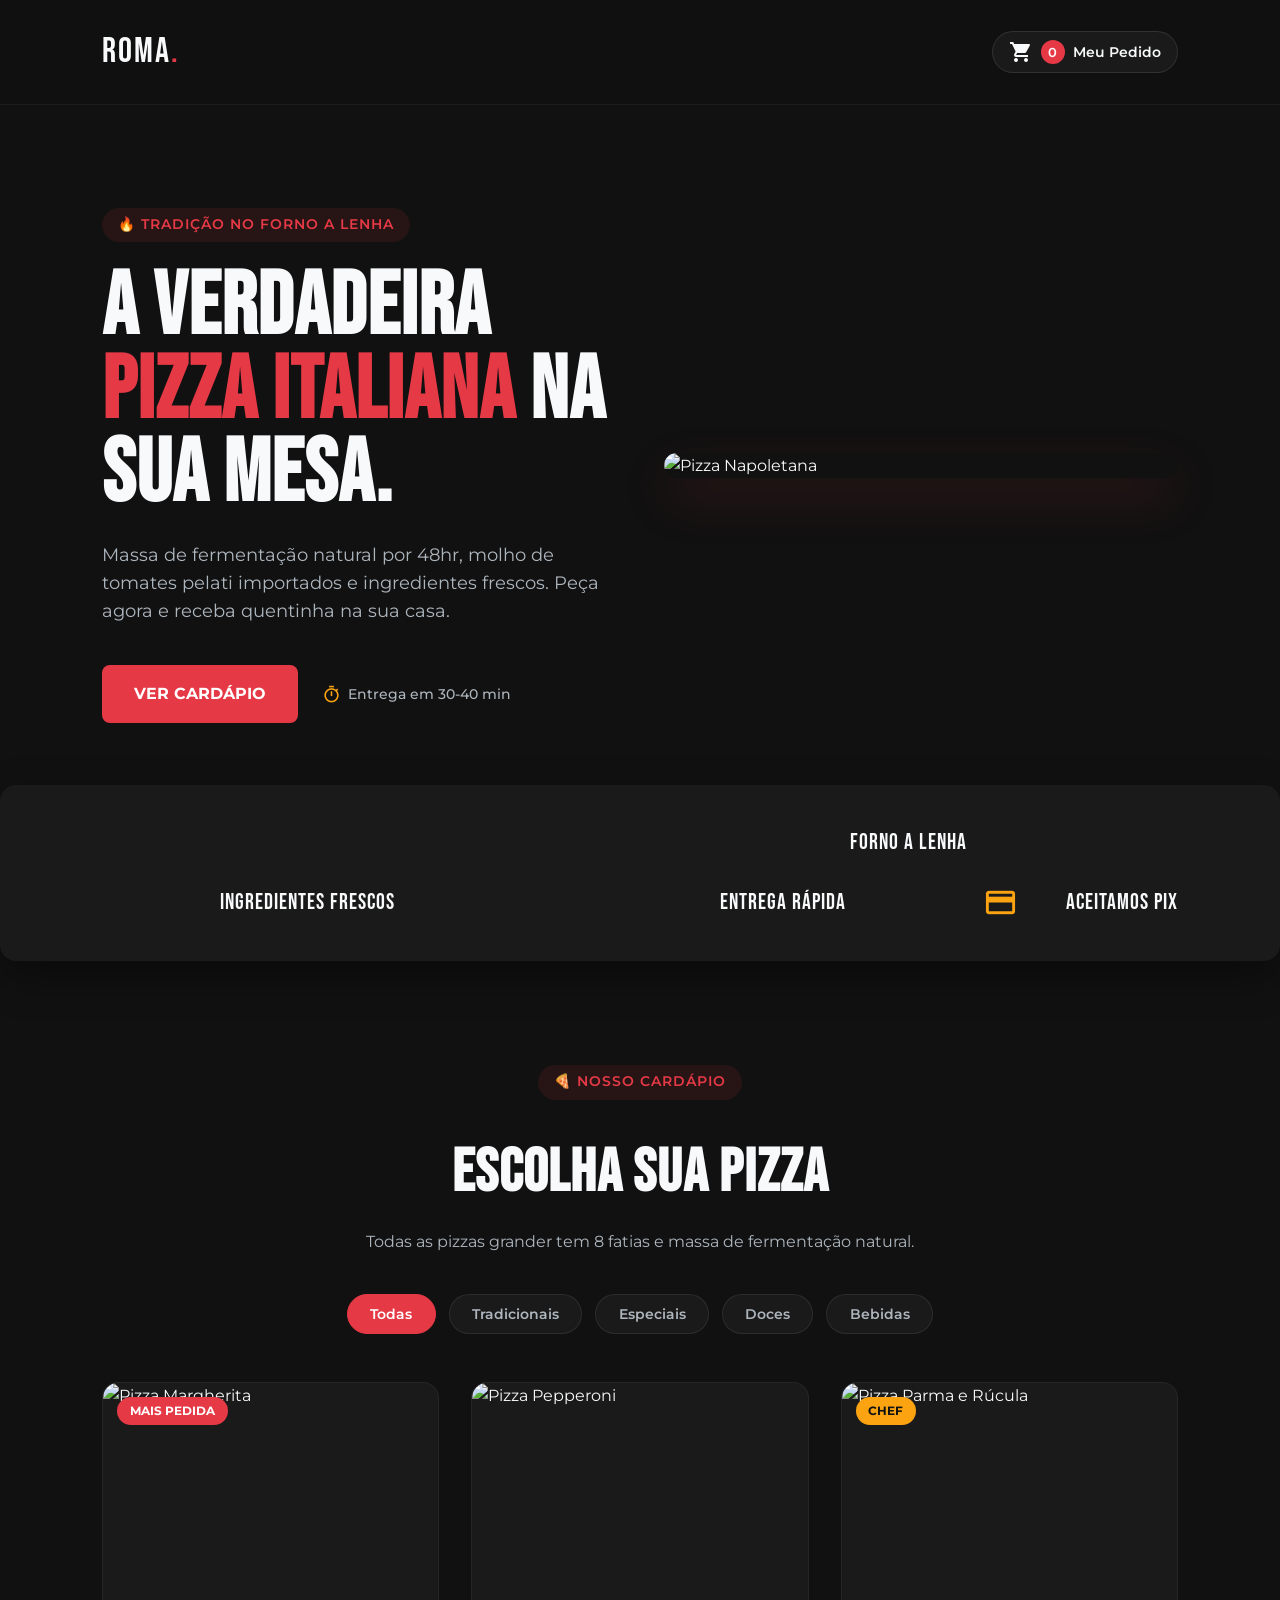
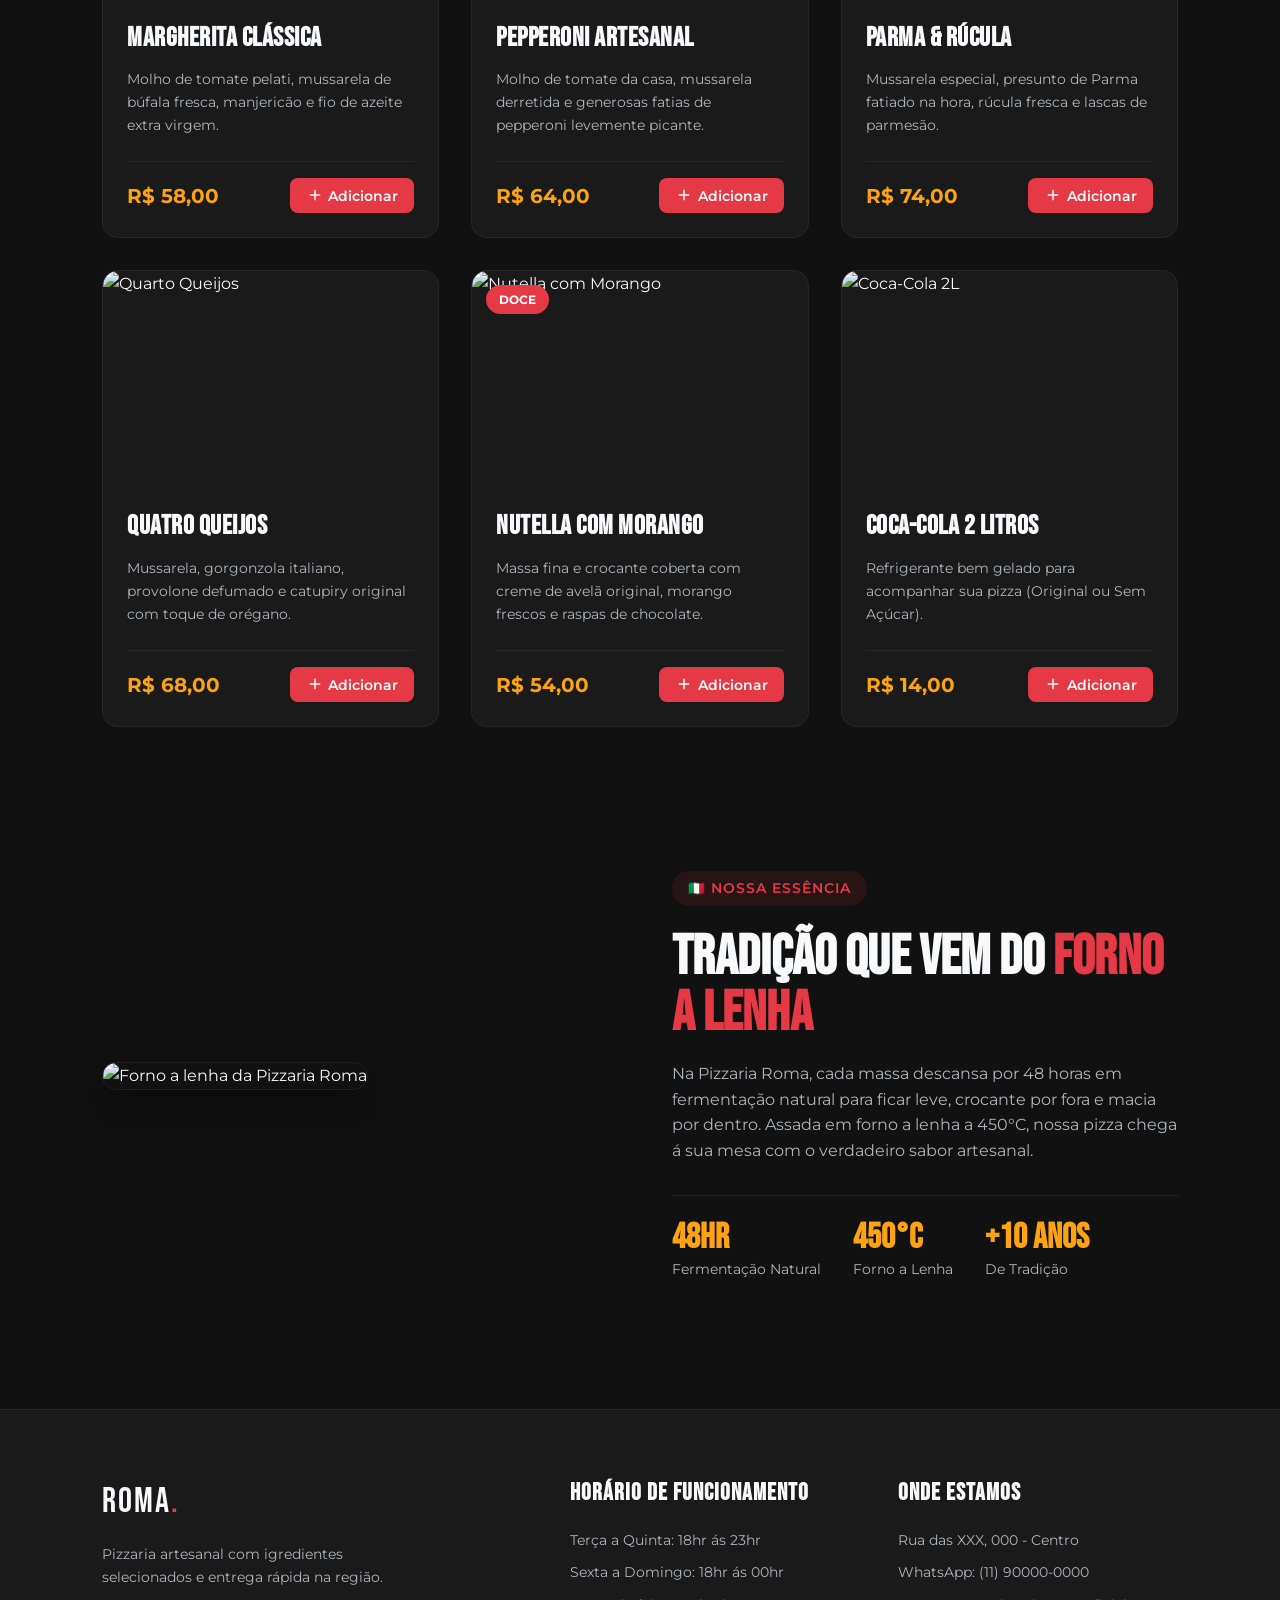
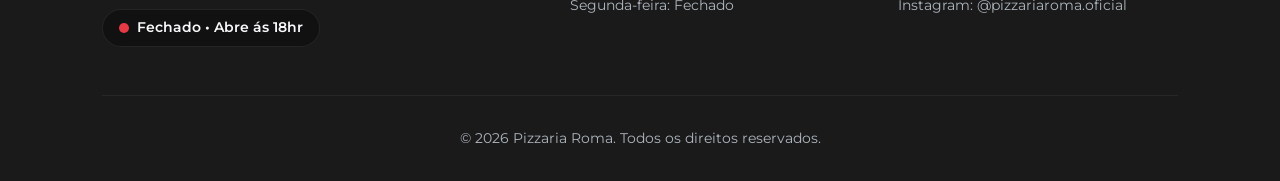
==== index.html @ 31422c6e "Site pizzaria finalizado no pc e meio no celular" ====
<!DOCTYPE html>
<html lang="pt-BR">
<head>
    <meta charset="UTF-8">
    <meta name="viewport" content="width=device-width, initial-scale=1.0">
    <title>Pizzaria Roma</title>

    <link rel="preconnect" href="https://fonts.googleapis.com">
    <link rel="preconnect" href="https://fonts.gstatic.com" crossorigin>
    <link href="https://fonts.googleapis.com/css2?family=Bebas+Neue&family=Montserrat:wght@400;500;600;700&display=swap" rel="stylesheet">

    <link href="https://fonts.googleapis.com/icon?family=Material+Icons" rel="stylesheet">

    <link rel="stylesheet" href="style.css">

</head>
<body>

    <header class="navbar">

        <div class="logo">Roma<span>.</span></div>

        <button class="cart-btn" id="open-cart">

            <span class="material-icons">shopping_cart</span>
            <span class="cart-count">0</span>
            <span class="cart-text">Meu Pedido</span>

        </button>

    </header>
    
    <section class="hero">

        <div class="hero-content">

            <span class="badge">🔥 Tradição no Forno a Lenha</span>
            <h1>A verdadeira <span>Pizza Italiana</span> na sua mesa.</h1>
            <p>Massa de fermentação natural por 48hr, molho de tomates pelati importados e ingredientes frescos. Peça agora e receba quentinha na sua casa.</p>

            <div class="hero-actions">

                <a href="#cardapio" class="btn-primary">Ver Cardápio</a>
                <span class="delivery-time">

                    <span class="material-icons">timer</span> Entrega em 30-40 min

                </span>

            </div>

        </div>

        <div class="hero-image">

            <img src="https://images.unsplash.com/photo-1513104890138-7c749659a591?q=80&w=800&auto=format&fit=crop" alt="Pizza Napoletana" class="pizza-img">

        </div>

    </section>

    <section class="features">

        <div class="feature-item">

            <span class="material-icons">local_fire_department</span>
            <p>Forno a Lenha</p>

        </div>

        <div class="feature-item">

            <span class="material-icons">eco</span>
            <p>Ingredientes Frescos</p>

        </div>

        <div class="feature-item">

            <span class="material-icons">moped</span>
            <p>Entrega Rápida</p>

        </div>

        <div class="feature-item">

            <span class="material-icons">payments</span>
            <p>Aceitamos Pix</p>

        </div>

    </section>

    <section id="cardapio" class="menu-section">

        <div class="menu-header">

            <span class="badge">🍕 Nosso Cardápio</span>
            <h2>Escolha sua <span>Pizza</span></h2>
            <p>Todas as pizzas grander tem 8 fatias e massa de fermentação natural.</p>

        </div>

        <div class="menu-filters">

            <button class="filter-btn active" data-filter="all">Todas</button>
            <button class="filter-btn" data-filter="tradicionais">Tradicionais</button>
            <button class="filter-btn" data-filter="especiais">Especiais</button>
            <button class="filter-btn" data-filter="doces">Doces</button>
            <button class="filter-btn" data-filter="bebidas">Bebidas</button>

        </div>

        <div class="menu-grid">

            <div class="menu-card" data-category="tradicionais">

                <span class="card-badge">Mais Pedida</span>
                <img src="https://images.unsplash.com/photo-1574071318508-1cdbab80d002?q=80&w=600&auto=format&fit=crop" alt="Pizza Margherita">
                <div class="card-info">

                    <h3>Margherita Clássica</h3>
                    <p>Molho de tomate pelati, mussarela de búfala fresca, manjericão e fio de azeite extra virgem.</p>
                    <div class="card-footer">

                        <span class="price">R$ 58,00</span>
                        <button class="add-btn" data-name="Margherita Clássica" data-price="58.00">

                            <span class="material-icons">add</span> Adicionar

                        </button>

                    </div>

                </div>

            </div>

            <div class="menu-card" data-category="tradicionais">

                <img src="https://images.unsplash.com/photo-1628840042765-356cda07504e?q=80&w=600&auto=format&fit=crop" alt="Pizza Pepperoni">
                <div class="card-info">

                    <h3>Pepperoni Artesanal</h3>
                    <p>Molho de tomate da casa, mussarela derretida e generosas fatias de pepperoni levemente picante.</p>
                    <div class="card-footer">

                        <span class="price">R$ 64,00</span>
                        <button class="add-btn" data-name="Pepperoni Artesanal" data-price="64.00">

                            <span class="material-icons">add</span> Adicionar

                        </button>

                    </div>

                </div>

            </div>

            <div class="menu-card" data-category="especiais">

                <span class="card-badge yellow">Chef</span>
                <img src="https://images.unsplash.com/photo-1565299624946-b28f40a0ae38?q=80&w=600&auto=format&fit=crop" alt="Pizza Parma e Rúcula">
                <div class="card-info">

                    <h3>Parma & Rúcula</h3>
                    <p>Mussarela especial, presunto de Parma fatiado na hora, rúcula fresca e lascas de parmesão.</p>
                    <div class="card-footer">

                        <span class="price">R$ 74,00</span>
                        <button class="add-btn" data-name="Parma & Rúcula" data-price="74.00">

                            <span class="material-icons">add</span> Adicionar

                        </button>

                    </div>

                </div>

            </div>

            <div class="menu-card" data-category="especiais">

                <img src="https://images.unsplash.com/photo-1595854341625-f33ee10dbf94?q=80&w=600&auto=format&fit=crop" alt="Quarto Queijos">
                <div class="card-info">

                    <h3>Quatro Queijos</h3>
                    <p>Mussarela, gorgonzola italiano, provolone defumado e catupiry original com toque de orégano.</p>
                    <div class="card-footer">

                        <span class="price">R$ 68,00</span>
                        <button class="add-btn" data-name="Quatro Queijos" data-price="68.00">

                            <span class="material-icons">add</span> Adicionar

                        </button>

                    </div>

                </div>

            </div>

            <div class="menu-card" data-category="doces">

                <span class="card-badge">Doce</span>
                <img src="https://images.unsplash.com/photo-1590947132387-155cc02f3212?q=80&w=600&auto=format&fit=crop" alt="Nutella com Morango">
                <div class="card-info">

                    <h3>Nutella com Morango</h3>
                    <p>Massa fina e crocante coberta com creme de avelã original, morango frescos e raspas de chocolate.</p>
                    <div class="card-footer">

                        <span class="price">R$ 54,00</span>
                        <button class="add-btn" data-name="Nutella com Morango" data-price="54.00">

                            <span class="material-icons">add</span> Adicionar

                        </button>

                    </div>

                </div>

            </div>

            <div class="menu-card" data-category="bebidas">

                <img src="https://images.unsplash.com/photo-1622483767028-3f66f32aef97?q=80&w=600&auto=format&fit=crop" alt="Coca-Cola 2L">
                <div class="card-info">

                    <h3>Coca-Cola 2 Litros</h3>
                    <p>Refrigerante bem gelado para acompanhar sua pizza (Original ou Sem Açúcar).</p>
                    <div class="card-footer">

                        <span class="price">R$ 14,00</span>
                        <button class="add-btn" data-name="Coca-Cola 2L" data-price="14.00">

                            <span class="material-icons">add</span> Adicionar

                        </button>

                    </div>

                </div>

            </div>

        </div>

    </section>

    <section class="about-section" id="historia">

        <div class="about-image">

            <img src="https://images.unsplash.com/photo-1555396273-367ea4eb4db5?q=80&w=800&auto=format&fit=crop" alt="Forno a lenha da Pizzaria Roma">

        </div>

        <div class="about-content">

            <span class="badge">🇮🇹 Nossa Essência</span>
            <h2>Tradição que vem do <span>Forno a Lenha</span></h2>
            <p>Na Pizzaria Roma, cada massa descansa por 48 horas em fermentação natural para ficar leve, crocante por fora e macia por dentro. Assada em forno a lenha a 450°C, nossa pizza chega á sua mesa com o verdadeiro sabor artesanal.</p>

            <div class="about-stats">

                <div class="stat-box">

                    <strong>48hr</strong>
                    <span>Fermentação Natural</span>

                </div>

                <div class="stat-box">

                    <strong>450°C</strong>
                    <span>Forno a Lenha</span>

                </div>

                <div class="stat-box">

                    <strong>+10 anos</strong>
                    <span>De Tradição</span>

                </div>

            </div>

        </div>

    </section>

    <footer class="footer">

        <div class="footer-grid">

            <div class="footer-col">

                <div class="logo">Roma<span>.</span></div>
                <p class="footer-desc">Pizzaria artesanal com igredientes selecionados e entrega rápida na região.</p>
                <div class="status-badge" id="store-status">

                    <span class="status-dot"></span>
                    <span id="status-text">Verificando horário...</span>

                </div>

            </div>

            <div class="footer-col">

                <h4>Horário de Funcionamento</h4>
                <ul>

                    <li>Terça a Quinta: 18hr ás 23hr</li>
                    <li>Sexta a Domingo: 18hr ás 00hr</li>
                    <li>Segunda-feira: Fechado</li>

                </ul>

            </div>

            <div class="footer-col">

                <h4>Onde Estamos</h4>
                <ul>

                    <li>Rua das XXX, 000 - Centro</li>
                    <li>WhatsApp: (11) 90000-0000</li>
                    <li>Instagram: @pizzariaroma.oficial</li>

                </ul>

            </div>

        </div>

        <div class="footer-bottom">

            <p>&copy; 2026 Pizzaria Roma. Todos os direitos reservados.</p>

        </div>

    </footer>

    <div class="cart-overlay" id="cart-overlay"></div>

    <aside class="cart-drawer" id="cart-drawer">

        <div class="cart-header">

            <h3>Seu <span>Pedido</span></h3>
            <button class="close-cart" id="close-cart">

                <span class="material-icons">close</span>

            </button>

        </div>

        <div class="cart-items" id="cart-items">

            <p class="empty-cart">Seu carrinho está vazio.</p>

        </div>

        <div class="cart-footer">

            <div class="cart-totals">

                <div class="total-row">

                    <span>Subtotal</span>
                    <span id="cart-subtotal">R$ 0,00</span>

                </div>

                <div class="total-row">

                    <span>Taxa de entrega</span>
                    <span id="cart-delivery">R$ 0,00</span>

                </div>

                <div class="total-row final-total">

                    <span>Total</span>
                    <span id="cart-total">R$ 0,00</span>

                </div>

            </div>

            <div class="checkout-fields">

                <input type="text" id="cart-address" placeholder="Endereço completo (Rua, N°, Bairro)">
                <select id="cart-payment">

                    <option value="Pix">Pagamento via Pix</option>
                    <option value="Cartão na entrega">Cartão (Crédito/Débito na entrega)</option>
                    <option value="Dinheiro">Dinheiro na entrega</option>

                </select>

            </div>

            <button class="checkout-btn" id="checkout-btn">Finalizar no WhatsApp</button>

        </div>

    </aside>

    <script>

        const filterBtns = document.querySelectorAll('.filter-btn');
        const menuCards = document.querySelectorAll('.menu-card');

        filterBtns.forEach(btn => {
            btn.addEventListener('click', () => {
                filterBtns.forEach(b => b.classList.remove('active'));
                btn.classList.add('active');

                const filter = btn.getAttribute('data-filter');

                menuCards.forEach(card => {
                    if (filter === 'all' || card.getAttribute('data-category') === filter) {
                        card.style.display = 'flex';
                    }else{
                        card.style.display = 'none';
                    }
                });
            });
        });

        let cart = [];
        const DELIVERY_FEE = 8.00;
        
        const openCartBtn = document.getElementById('open-cart');
        const closeCartBtn = document.getElementById('close-cart');
        const cartOverlay = document.getElementById('cart-overlay');
        const cartDrawer = document.getElementById('cart-drawer');
        const cartItemsContainer = document.getElementById('cart-items');
        const cartCount = document.querySelector('.cart-count');
        const cartSubtotalEl = document.getElementById('cart-subtotal');
        const cartDeliveryEl = document.getElementById('cart-delivery');
        const cartTotalEl = document.getElementById('cart-total');
        const checkoutBtn = document.getElementById('checkout-btn');
        const addBtns = document.querySelectorAll('.add-btn');

        function toggleCart(open) {
            cartDrawer.classList.toggle('active', open);
            cartOverlay.classList.toggle('active', open);
        }

        openCartBtn.addEventListener('click', () => toggleCart(true));
        closeCartBtn.addEventListener('click', () => toggleCart(false));
        cartOverlay.addEventListener('click', () => toggleCart(false));

        function formatPrice(value) {
            return `R$ ${value.toFixed(2).replace('.', ',')}`;
        }

        addBtns.forEach(btn => {
            btn.addEventListener('click', () => {
                const name = btn.getAttribute('data-name');
                const price = parseFloat(btn.getAttribute('data-price'));

                const existingItem = cart.find(item => item.name === name);
                if (existingItem) {
                    existingItem.qty += 1;
                }else{
                    cart.push({name, price, qty: 1});
                }

                updateCart();

                const originalHTML = btn.innerHTML;
                btn.innerHTML = 'adicionado ✓';
                btn.style.backgroundColor = '#25D366';
                btn.style.color = '#111';
                setTimeout(() => {
                    btn.innerHTML = originalHTML;
                    btn.style.backgroundColor = '';
                    btn.style.color = '';
                }, 800);
            });
        });

        function updateCart() {
            cartItemsContainer.innerHTML = '';

            if (cart.length === 0) {
                cartItemsContainer.innerHTML = '<p class="empty-cart">Seu carrinho está vazio.</p>';
                cartCount.textContent ='0';
                cartSubtotalEl.textContent = formatPrice(0);
                cartDeliveryEl.textContent = formatPrice(0);
                cartTotalEl.textContent = formatPrice(0);
                return;
            }

            let subtotal = 0;
            let totalItems = 0;

            cart.forEach((item, index) => {
                subtotal += item.price * item.qty;
                totalItems += item.qty;

                const itemEl = document.createElement('div');
                itemEl.classList.add('cart-item');
                itemEl.innerHTML = `
                    <div class="cart-item-info">
                        <h4>${item.name}</h4>
                        <span>${formatPrice(item.price * item.qty)}</span>
                    </div>
                    <div class="cart-item-controls">
                        <button class="qty-btn" data-index="${index}" data-action="decrease">-</button>
                        <span>${item.qty}</span>
                        <button class="qty-btn" data-index="${index}" data-action="increase">+</button>
                    </div>
                    `;
                    cartItemsContainer.appendChild(itemEl);
            });

            cartCount.textContent = totalItems;
            cartSubtotalEl.textContent = formatPrice(subtotal);
            cartDeliveryEl.textContent = formatPrice(DELIVERY_FEE);
            cartTotalEl.textContent = formatPrice(subtotal + DELIVERY_FEE);

        }

        cartItemsContainer.addEventListener('click', (e) => {
            if(!e.target.classList.contains('qty-btn')) return;

            const index = parseInt(e.target.getAttribute('data-index'));
            const action = e.target.getAttribute('data-action');

            if (action === 'increase') {
                cart[index].qty += 1;
            }else if (action === 'decrease') {
                cart[index].qty -= 1;
                if (cart[index].qty <= 0) {
                    cart.splice(index, 1);
                }
            }
            updateCart()
        });

        checkoutBtn.addEventListener('click', () => {
            if (cart.length === 0) {
                alert('Adicione pelo menos um item antes de finalizar o pedido.');
                return;
            }

            const address = document.getElementById('cart-address').value.trim();
            const payment = document.getElementById('cart-payment').value;

            if (!address) {
                alert('Por favor, informe o endereço de entrega.');
                return;
            }

            let message = '*NOVO PEDIDO - PIZZARIA ROMA*\n\n';
            let subtotal = 0;

            cart.forEach(item => {
                const itemTotal = item.price * item.qty;
                subtotal += itemTotal;
                message += `• ${item.qty}x ${item.name} - ${formatPrice(itemTotal)}\n`;

            });

            message += `\n*Subtotal:* ${formatPrice(subtotal)}`;
            message += `\n*Entrega:* ${formatPrice(DELIVERY_FEE )}`;
            message += `\n*Total:* ${formatPrice(subtotal + DELIVERY_FEE)}`;
            message += `\n*Endereço:* ${address}`;
            message += `\n*Pagamento:* ${payment}`;

            const numero = '5511000000000';
            const url = `https://wa.me/${numero}?text=${encodeURIComponent(message)}`;
            window.location.href = url;
        });

        function updateStoreStatus() {
            const now = new Date();
            const hour = now.getHours();
            const day = now.getDay();
            const statusBadge = document.getElementById('store-status');
            const statusText = document.getElementById('status-text');

            const isOpen = day !== 1 && hour >= 18 && hour <= 23;

            if (isOpen) {
                statusBadge.classList.remove('closed');
                statusText.textContent = 'Aberto agora • Delivery ativo';
            } else {
                statusBadge.classList.add('closed');
                statusText.textContent = 'Fechado • Abre ás 18hr'
            }
        }

        updateStoreStatus();

    </script>


</body>
</html>
---- style.css ----
:root {
    --bg-dark: #111111;
    --bg-card: #1a1a1a;
    --text-main: #f8f9fa;
    --text-muted: #adb5bd;
    --red-pizza: #e63946;
    --yellow-cheese: #fca311;

    --font-title: 'Bebas Neue', sans-serif;
    --font-text: 'Montserrat', sans-serif;
}

* {
    margin: 0;
    padding: 0;
    box-sizing: border-box;
}

body {
    background-color: var(--bg-dark);
    color: var(--text-main);
    font-family: var(--font-text);
    line-height: 1.6;
    overflow-x: hidden;
}

.navbar {
    display: flex;
    justify-content: space-between;
    align-items: center;
    padding: 1.5rem 8%;
    max-width: 1300px;
    margin: 0 auto;
    position: sticky;
    top: 0;
    background-color: rgba(17, 17, 17, 0.95);
    backdrop-filter: blur(10px);
    z-index: 100;
    border-bottom: 1px solid rgba(255, 255, 255, 0.05);
}

.logo {
    font-family: var(--font-title);
    font-size: 2.2rem;
    letter-spacing: 2px;
}

.logo span {
    color: var(--red-pizza);
}

.cart-btn {
    display: flex;
    align-items: center;
    gap: 0.5rem;
    background-color: var(--bg-card);
    border: 1px solid rgba(255, 255, 255, 0.1);
    color: var(--text-main);
    padding: 0.5rem 1rem;
    border-radius: 50px;
    cursor: pointer;
    font-family: var(--font-text);
    font-weight: 600;
    font-size: 0.9rem;
    transition: all 0.3s;
}

.cart-btn:hover {
    border-color: var(--red-pizza);
}

.cart-count {
    background-color: var(--red-pizza);
    color: #fff;
    border-radius: 50%;
    width: 24px;
    height: 24px;
    display: flex;
    align-items: center;
    justify-content: center;
    font-size: 0.8rem;
}

.hero {
    display: flex;
    align-items: center;
    justify-content: space-between;
    padding: 4rem 8%;
    max-width: 1300px;
    margin: 0 auto;
    gap: 3rem;
    min-height: 80vh;
}

.hero-content {
    flex: 1;
    max-width: 550px;
}

.badge {
    background-color: rgba(230, 57, 70, 0.1);
    color: var(--red-pizza);
    padding: 0.4rem 1rem;
    border-radius: 50px;
    font-size: 0.85rem;
    font-weight: 600;
    display: inline-block;
    margin-bottom: 1.5rem;
    text-transform: uppercase;
    letter-spacing: 1px;
}

.hero h1 {
    font-family: var(--font-title);
    font-size: 5.5rem;
    line-height: 0.95;
    letter-spacing: 1px;
    margin-bottom: 1.5rem;
}

.hero h1 span {
    color: var(--red-pizza);
}

.hero p {
    color: var(--text-muted);
    font-size: 1.1rem;
    margin-bottom: 2.5rem;
}

.hero-actions {
    display: flex;
    align-items: center;
    gap: 1.5rem;
}

.btn-primary {
    background-color: var(--red-pizza);
    color: #fff;
    text-decoration: none;
    padding: 1rem 2rem;
    border-radius: 8px;
    font-weight: 700;
    text-transform: uppercase;
    transition: background-color 0.3s, transform 0.2s;
}

.btn-primary:hover {
    background-color: #d62828;
    transform: translateY(-2px);
}

.delivery-time {
    display: flex;
    align-items: center;
    gap: 0.4rem;
    font-size: 0.9rem;
    color: var(--text-muted);
    font-weight: 500;
}

.delivery-time .material-icons {
    color: var(--yellow-cheese);
    font-size: 1.2rem;
}

.hero-image {
    flex: 1;
    display: flex;
    justify-content: flex-end;
}

.pizza-img {
    width: 100%;
    max-width: 550px;
    border-radius: 24px;
    box-shadow: 0 20px 50px rgba(230, 57, 70, 0.15);
}

.features {
    display: flex;
    justify-content: space-between;
    align-items: center;
    padding: 2.5rem 8%;
    max-width: 1300px;
    margin: 0 auto;
    background-color: var(--bg-card);
    border-radius: 16px;
    box-shadow: 0 15px 40px rgba(0, 0, 0, 0.4);
    transform: translateY(-40px);
    position: relative;
    z-index: 10;
    flex-wrap: wrap;
    gap: 1.5rem;
}

.feature-item {
    display: flex;
    align-items: center;
    gap: 0.8rem;
}

.feature-item .material-icons {
    color: var(--yellow-cheese);
    font-size: 2.2rem;
}

.feature-item p {
    font-family: var(--font-title);
    font-size: 1.4rem;
    letter-spacing: 1px;
    color: var(--text-main);
}

.menu-section {
    padding: 4rem 8%;
    max-width: 1300px;
    margin: 0 auto;
}

.menu-header {
    text-align: center;
    margin-bottom: 2.5rem;
}

.menu-header h2 {
    font-family: var(--font-title);
    font-size: 3.8rem;
    letter-spacing: 1px;
    margin-bottom: 0.5rem;
}

.menu-header p {
    color: var(--text-muted);
    font-size: 1rem;
}

.menu-filters {
    display: flex;
    justify-content: center;
    flex-wrap: wrap;
    gap: 0.8rem;
    margin-bottom: 3rem;
}

.filter-btn {
    background-color: var(--bg-card);
    color: var(--text-muted);
    border: 1px solid rgba(255, 255, 255, 0.08);
    padding: 0.6rem 1.4rem;
    border-radius: 50px;
    font-family: var(--font-text);
    font-weight: 600;
    font-size: 0.9rem;
    cursor: pointer;
    transition: all 0.3s;
}

.filter-btn:hover,
.filter-btn.active {
    background-color: var(--red-pizza);
    color: #fff;
    border-color: var(--red-pizza);
}

.menu-grid {
    display: grid;
    grid-template-columns: repeat(auto-fill, minmax(300px, 1fr));
    gap: 2rem;
}

.menu-card {
    background-color: var(--bg-card);
    border-radius: 16px;
    overflow: hidden;
    border: 1px solid rgba(255, 255, 255, 0.05);
    position: relative;
    display: flex;
    flex-direction: column;
    transition: transform 0.3s, border-color 0.3s;
}

.menu-card:hover {
    transform: translateY(-6px);
    border-color: rgba(230, 57, 70, 0.4);
}

.card-badge {
    position: absolute;
    top: 14px;
    left: 14px;
    background-color: var(--red-pizza);
    color: #fff;
    padding: 0.3rem 0.8rem;
    border-radius: 50px;
    font-size: 0.75rem;
    font-weight: 700;
    text-transform: uppercase;
    z-index: 2;
}

.card-badge.yellow {
    background-color: var(--yellow-cheese);
    color: #111;
}

.menu-card img {
    width: 100%;
    height: 210px;
    object-fit: cover;
}

.card-info {
    padding: 1.5rem;
    display: flex;
    flex-direction: column;
    flex: 1;
}

.card-info h3 {
    font-family: var(--font-title);
    font-size: 1.7rem;
    letter-spacing: 0.5px;
    margin-bottom: 0.5rem;
}

.card-info p {
    color: var(--text-muted);
    font-size: 0.9rem;
    margin-bottom: 1.5rem;
    flex: 1;
}

.card-footer {
    display: flex;
    justify-content: space-between;
    align-items: center;
    padding-top: 1rem;
    border-top: 1px solid rgba(255, 255, 255, 0.06);
}

.price {
    font-size: 1.25rem;
    font-weight: 700;
    color: var(--yellow-cheese);
}

.add-btn {
    display: flex;
    align-items: center;
    gap: 0.3rem;
    background-color: var(--red-pizza);
    color: #fff;
    border: none;
    padding: 0.55rem 1rem;
    border-radius: 8px;
    font-family: var(--font-text);
    font-weight: 600;
    font-size: 0.85rem;
    cursor: pointer;
    transition: background-color 0.2s, transform 0.2;
}

.add-btn:hover {
    background-color: #d62828;
    transform: scale(1.03);
}

.add-btn .material-icons {
    font-size: 1.1rem;
}

.cart-overlay {
    position: fixed;
    inset: 0;
    background-color: rgba(0, 0, 0, 0.7);
    backdrop-filter: blur(4px);
    z-index: 999;
    opacity: 0;
    pointer-events: none;
    transition: opacity 0.3s ease;
}

.cart-overlay.active {
    opacity: 1;
    pointer-events: all;
}

.cart-drawer {
    position: fixed;
    top: 0;
    right: -100%;
    width: 100%;
    max-width: 420px;
    height: 100vh;
    background-color: var(--bg-card);
    z-index: 1000;
    display: flex;
    flex-direction: column;
    border-left: 1px solid rgba(255, 255, 255, 0.8);
    transition: right 0.3s ease;
}

.cart-drawer.active {
    right: 0;
}

.cart-header {
    display: flex;
    justify-content: space-between;
    align-items: center;
    padding: 1.5rem;
    border-bottom: 1px solid rgba(255, 255, 255, 0.08);
}

.cart-header h3 {
    font-family: var(--font-title);
    font-size: 2rem;
    letter-spacing: 1px;
}

.cart-header h3 span {
    color: var(--red-pizza);
}

.close-cart {
    background: transparent;
    border: none;
    color: var(--text-muted);
    cursor: pointer;
    display: flex;
    align-items: center;
    transition: color 0.2s;
}

.close-cart:hover {
    color: var(--red-pizza);
}

.cart-items {
    flex: 1;
    overflow-y: auto;
    padding: 1.5rem;
    display: flex;
    flex-direction: column;
    gap: 1rem;
}

.empty-cart {
    color: var(--text-muted);
    text-align: center;
    margin-top: 2rem;
}

.cart-item {
    display: flex;
    justify-content: space-between;
    align-items: center;
    background-color: var(--bg-dark);
    padding: 1rem;
    border-radius: 12px;
    border: 1px solid rgba(255, 255, 255, 0.05);
}

.cart-item-info h4 {
    font-size: 0.95rem;
    margin-bottom: 0.2rem;
}

.cart-item-info span{
    color: var(--yellow-cheese);
    font-weight: 600;
    font-size: 0.9rem;
}

.cart-item-controls {
    display: flex;
    align-items: center;
    gap: 0.6rem;
}

.qty-btn {
    background-color: var(--bg-card);
    color: var(--text-main);
    border: 1px solid rgba(255, 255, 255, 0.15);
    width: 28px;
    height: 28px;
    border-radius: 6px;
    cursor: pointer;
    font-weight: 700;
    transition: background-color 0.2s;
}

.qty-btn:hover {
    background-color: var(--red-pizza);
    border-color: var(--red-pizza);
}

.cart-footer {
    padding: 1.5rem;
    background-color: var(--bg-dark);
    border-top: 1px solid rgba(255, 255, 255, 0.08);
}

.cart-totals {
    margin-bottom: 1.2rem;
}

.total-row {
    display: flex;
    justify-content: space-between;
    color: var(--text-muted);
    font-size: 0.9rem;
    margin-bottom: 0.4rem;
}

.final-total {
    color: var(--text-main);
    font-size: 1.2rem;
    font-weight: 700;
    margin-top: 0.6rem;
    padding-top: 0.6rem;
    border-top: 1px solid rgba(255, 255, 255, 0.08);
}

.final-total span:last-child {
    color: var(--yellow-cheese);
}

.checkout-fields {
    display: flex;
    flex-direction: column;
    gap: 0.7rem;
    margin-bottom: 1rem;
}

.checkout-fields input,
.checkout-fields select {
    width: 100%;
    padding: 0.75rem;
    border-radius: 8px;
    background-color: var(--bg-card);
    border: 1px solid rgba(255, 255, 255, 0.1);
    color: var(--text-main);
    font-family: var(--font-text);
    font-size: 0.9rem;
}

.checkout-fields input:focus,
.checkout-fields select:focus {
    outline: none;
    border-color: var(--red-pizza);
}

.checkout-btn {
    width: 100%;
    background-color: #25D366;
    color: #111;
    border: none;
    padding: 0.9rem;
    border-radius: 8px;
    font-family: var(--font-text);
    font-weight: 700;
    font-size: 1rem;
    cursor: pointer;
    transition: background-color 0.2s, transform 0.2s;
}

.checkout-btn:hover {
    background-color: #1ebe5d;
    transform: translateY(-2px);
}

.about-section {
    display: grid;
    grid-template-columns: 1fr 1fr;
    align-items: center;
    gap: 4rem;
    padding: 5rem 8%;
    max-width: 1300px;
    margin: 0 auto;
}

.about-image img {
    width: 100%;
    border-radius: 20px;
    box-shadow: 0 20px 40px rgba(0, 0, 0, 0.5);
    border: 1px solid rgba(255, 255, 255, 0.06);
}

.about-content h2 {
    font-family: var(--font-title);
    font-size: 3.5rem;
    line-height: 1;
    margin-bottom: 1.2rem;
}

.about-content h2 span {
    color: var(--red-pizza);
}

.about-content p {
    color: var(--text-muted);
    font-size: 1rem;
    margin-bottom: 2rem;
}

.about-stats {
    display: flex;
    gap: 2rem;
    padding-top: 1.5rem;
    border-top: 1px solid rgba(255, 255, 255, 0.08);
}

.stat-box strong {
    display: block;
    font-family: var(--font-title);
    font-size: 2.2rem;
    color: var(--yellow-cheese);
    line-height: 1;
}

.stat-box span {
    font-size: 0.85rem;
    color: var(--text-muted);
}

.footer {
    background-color: var(--bg-card);
    border-top: 1px solid rgba(255, 255, 255, 0.06);
    padding: 4rem 8% 2rem;
    margin-top: 3rem;
}

.footer-grid {
    display: grid;
    grid-template-columns: 1.5fr 1fr 1fr;
    gap: 3rem;
    max-width: 1300px;
    margin: 0 auto 3rem;
}

.footer-desc {
    color: var(--text-muted);
    font-size: 0.9rem;
    margin: 0.8rem 0 1.2rem;
    max-width: 300px;
}

.status-badge {
    display: inline-flex;
    align-items: center;
    gap: 0.5rem;
    background-color: var(--bg-dark);
    padding: 0.45rem 1rem;
    border-radius: 50px;
    font-size: 0.85rem;
    font-weight: 600;
    border: 1px solid rgba(255, 255, 255, 0.08);
}

.status-dot {
    width: 10px;
    height: 10px;
    border-radius: 50%;
    background-color: #25D366;
}

.status-badge.closed .status-dot {
    background-color: var(--red-pizza);
}

.footer-col h4 {
    font-family: var(--font-title);
    font-size: 1.5rem;
    letter-spacing: 1px;
    margin-bottom: 1rem;
    color: var(--text-main);
}

.footer-col ul {
    list-style: none;
    display: flex;
    flex-direction: column;
    gap: 0.6rem;
    color: var(--text-muted);
    font-size: 0.9rem;
}

.footer-bottom {
    text-align: center;
    padding-top: 2rem;
    border-top: 1px solid rgba(255, 255, 255, 0.06);
    color: var(--text-muted);
    font-size: 0.85rem;
    max-width: 1300px;
    margin: 0 auto;
}

@media (max-width: 992px) {
    .hero {
        flex-direction: column-reverse;
        text-align: center;
        padding: 2rem 8% 4rem;
        min-height: auto;
    }

    .hero-actions {
        flex-direction: column;
        justify-content: center;
    }

    .hero h1 {
        font-size: 4rem;
    }

    .pizza-img {
        max-width: 100%;
    }

    .cart-text {
        display: none;
    }

    .features {
        transform: translateY(0);
        margin: 2rem 5% 4rem;
        padding: 2rem;
        justify-content: flex-start;
        display: grid;
        grid-template-columns: 1fr 1fr;
        gap: 2rem;
    }

    .about-section {
        grid-template-columns: 1fr;
        gap: 2.5rem;
        text-align: center;
    }

    .about-stats {
        justify-content: center;
    }

    .footer-grid {
        grid-template-columns: 1fr;
        gap: 2rem;
    }
}
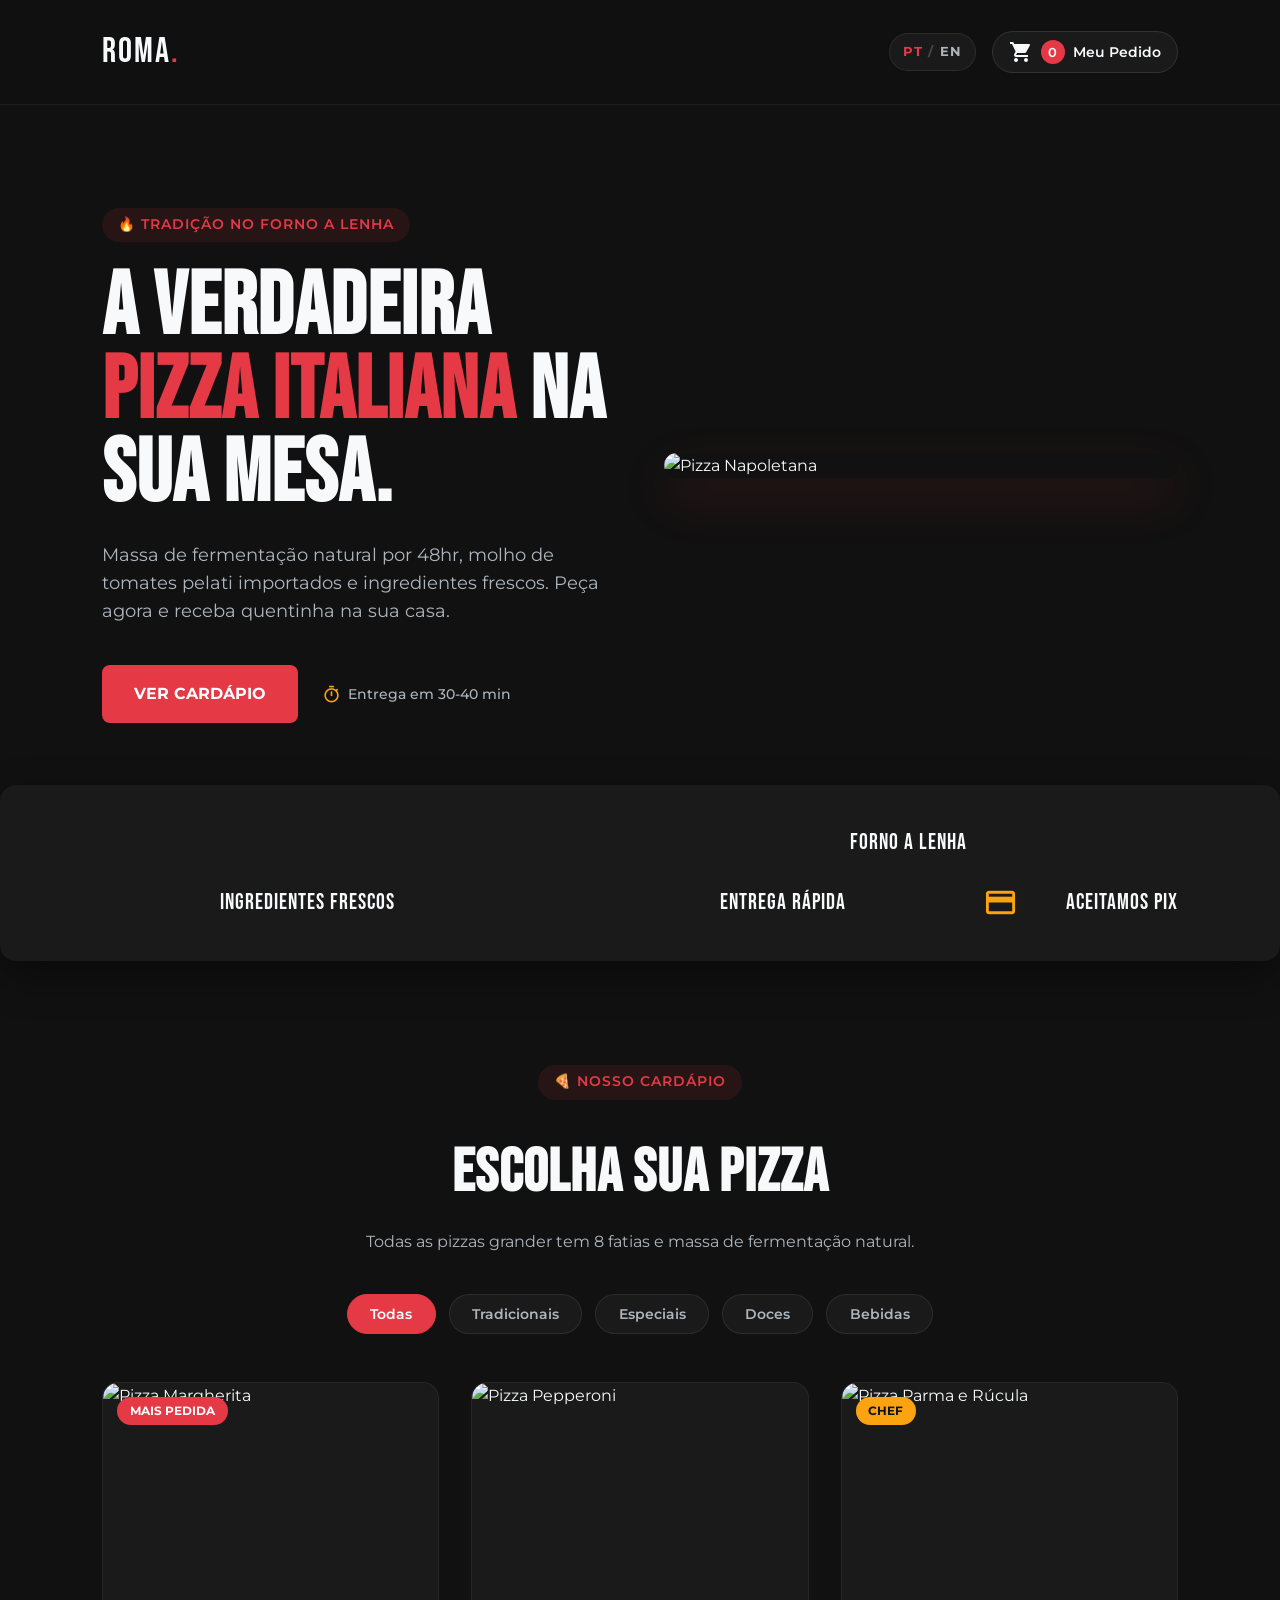
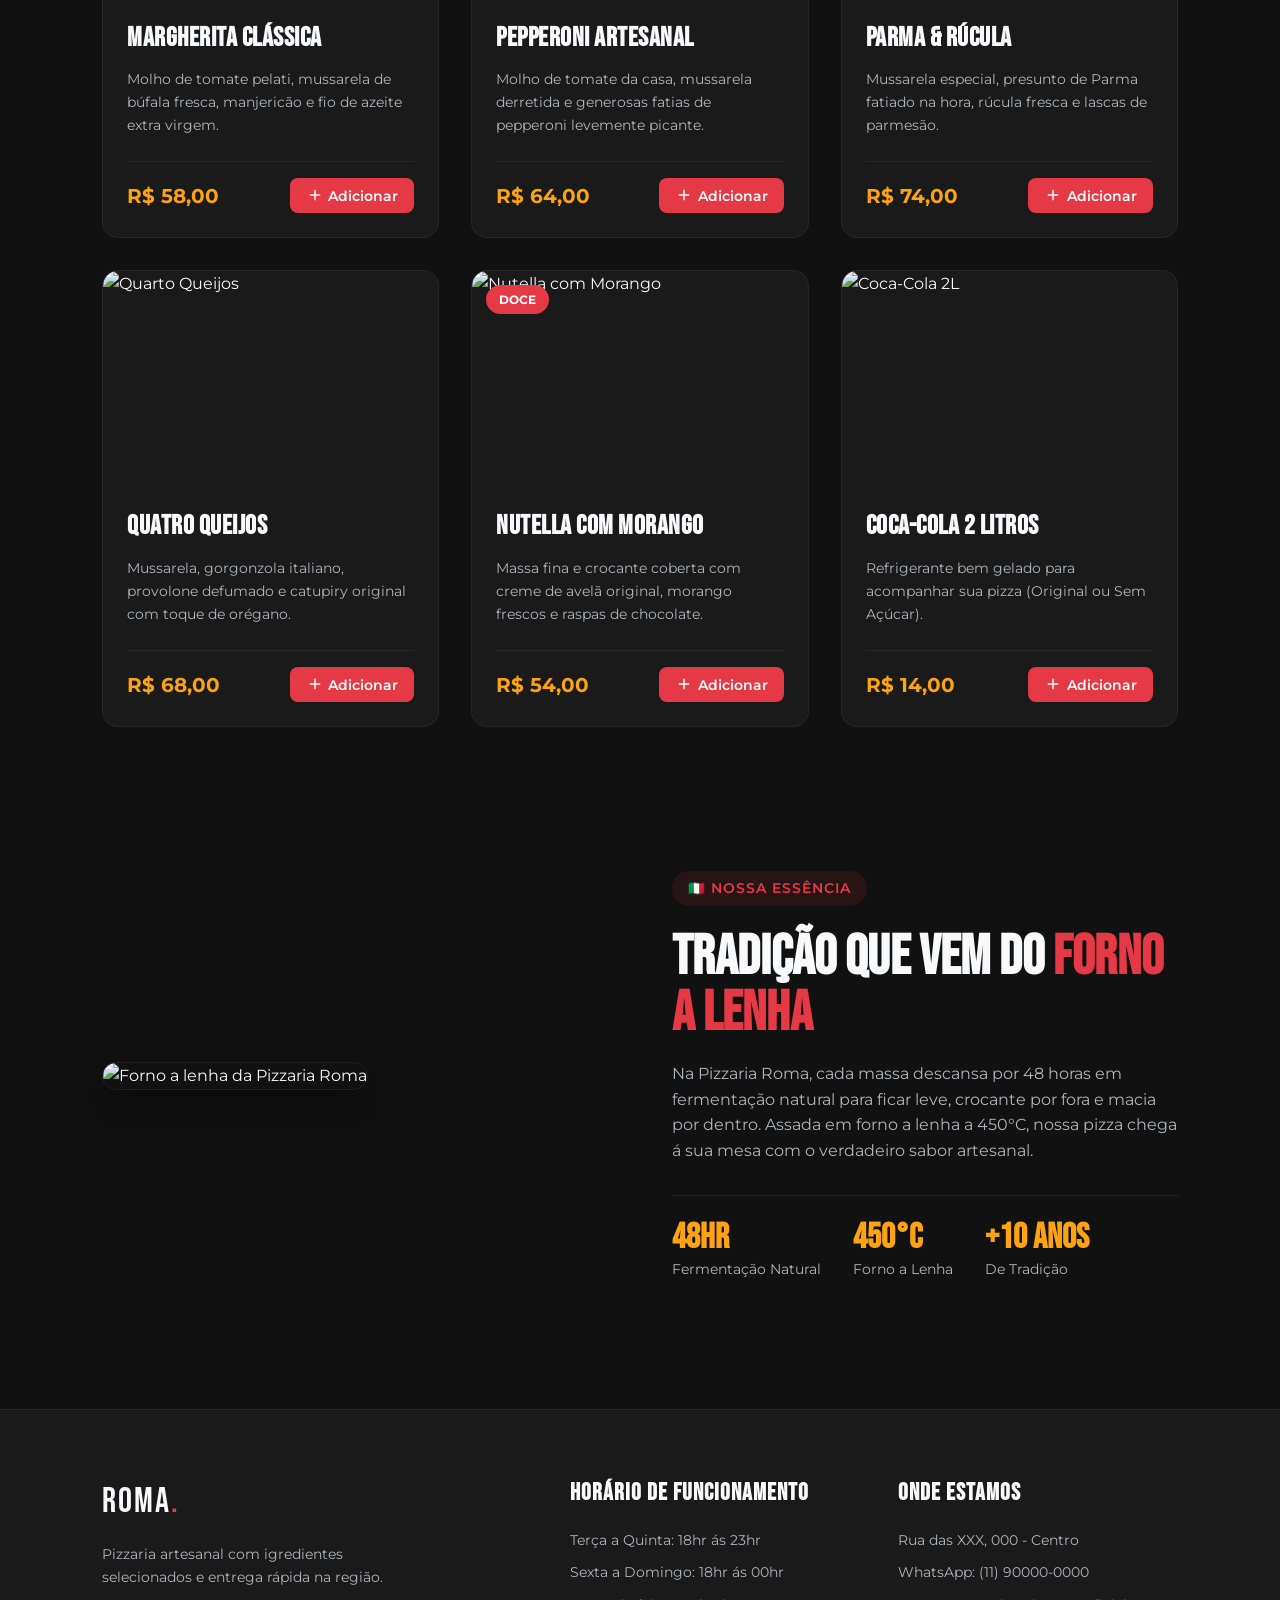
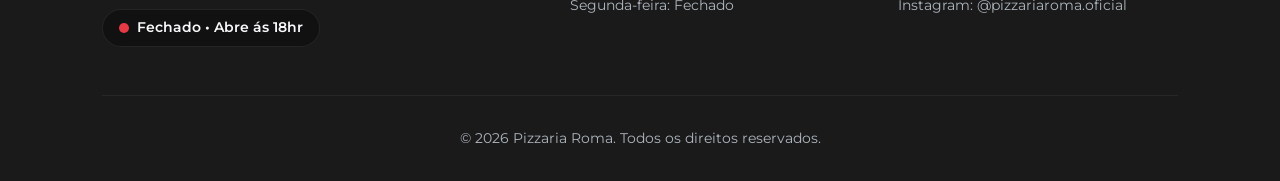
==== commit 89d9f348: "adicionei versão em ingles e seletor de idioma" ====
--- a/index.html
+++ b/index.html
@@ -20,13 +20,25 @@
 
         <div class="logo">Roma<span>.</span></div>
 
-        <button class="cart-btn" id="open-cart">
-
-            <span class="material-icons">shopping_cart</span>
-            <span class="cart-count">0</span>
-            <span class="cart-text">Meu Pedido</span>
+        <div class="nav-actions">
+
+            <div class="lang-switch" aria-label="Seletor de idioma">
+
+                <a href="#" class="active">PT</a>
+                <span>/</span>
+                <a href="./en/">EN</a>
+
+            </div>
+
+            <button class="cart-btn" id="open-cart">
+
+                <span class="material-icons">shopping_cart</span>
+                <span class="cart-count">0</span>
+                <span class="cart-text">Meu Pedido</span>
 
         </button>
+
+        </div>
 
     </header>
     
--- a/style.css
+++ b/style.css
@@ -1,3 +1,8 @@
+html {
+    scroll-behavior: smooth;
+    scroll-padding-top: 90px;
+}
+
 :root {
     --bg-dark: #111111;
     --bg-card: #1a1a1a;
@@ -37,6 +42,43 @@
     backdrop-filter: blur(10px);
     z-index: 100;
     border-bottom: 1px solid rgba(255, 255, 255, 0.05);
+}
+
+.nav-actions {
+    display: flex;
+    align-items: center;
+    gap: 1rem;
+}
+
+.lang-switch {
+    display: inline-flex;
+    align-items: center;
+    gap: 0.35rem;
+    font-size: 0.8rem;
+    font-weight: 700;
+    letter-spacing: 1px;
+    background-color: var(--bg-card);
+    border: 1px solid rgba(255, 255, 255, 0.08);
+    padding: 0.5rem 0.8rem;
+    border-radius: 50px;
+}
+
+.lang-switch a {
+    color: var(--text-muted);
+    text-decoration: none;
+    transition: color 0.2s;
+}
+
+.lang-switch a:hover {
+    color: var(--text-main);
+}
+
+.lang-switch a.active {
+    color: var(--red-pizza);
+}
+
+.lang-switch span {
+    color: rgba(255, 255, 255, 0.2);
 }
 
 .logo {
@@ -746,4 +788,13 @@
         grid-template-columns: 1fr;
         gap: 2rem;
     }
+
+    .nav-actions {
+        gap: 0.6rem;
+    }
+
+    .lang-switch {
+        padding: 0.4rem 0.65rem;
+        font-size: 0.75rem;
+    }
 }
